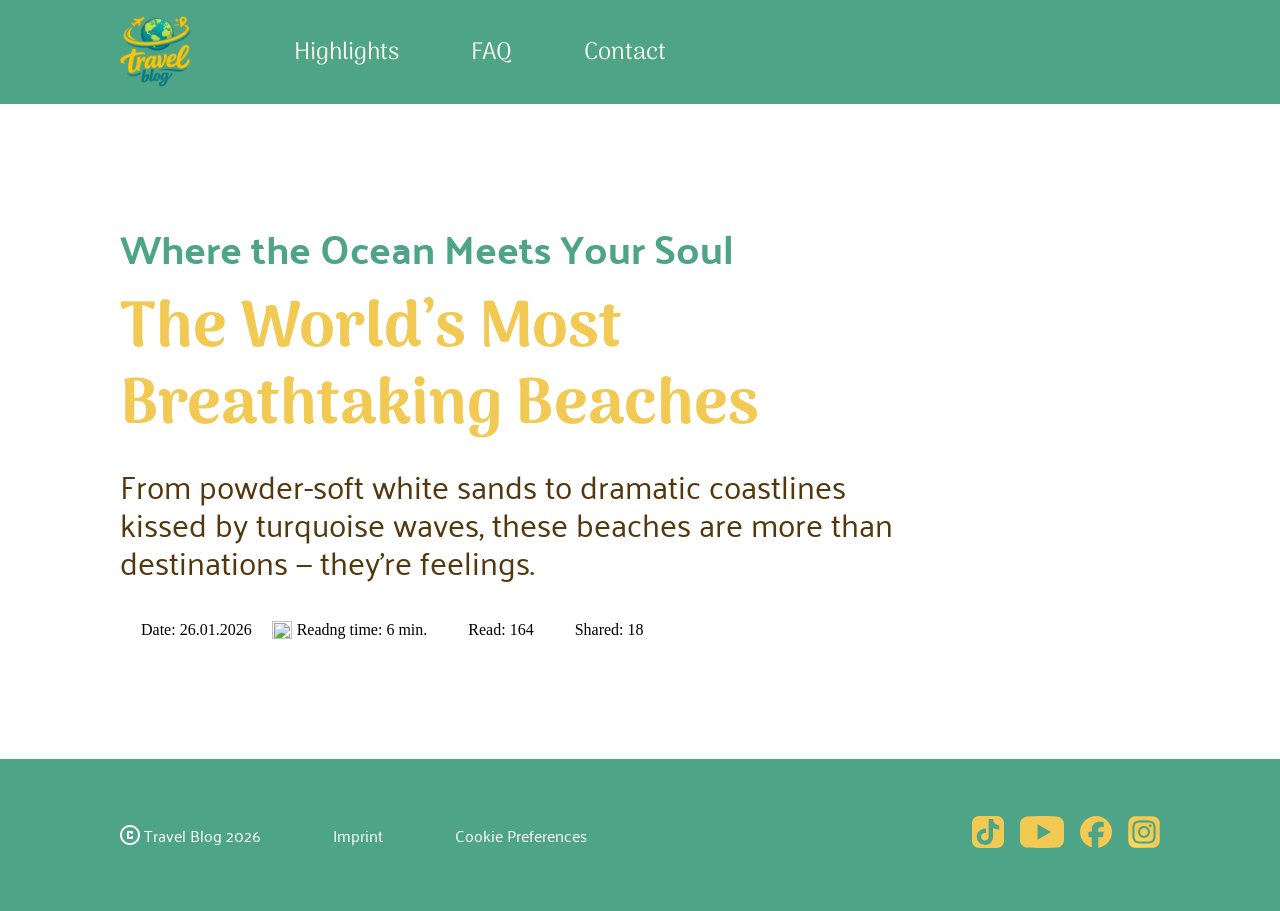
==== carousel.html @ 68f571fa "added new html and css file" ====
<!DOCTYPE html>
<html lang="en">

<head>
    <meta charset="UTF-8">
    <meta name="viewport" content="width=device-width, initial-scale=1.0">
    <title>Travel Blog</title>
    <link rel="shortcut icon" href="./assets/logos/travel-blog-logo.svg" type="image/x-icon" />
    <link rel="stylesheet" href="fonts.css" />
    <link rel="stylesheet" href="style.css" />
    <link rel="stylesheet" href="carousel.css"/>
</head>

<body>
    <header>
        <img src="./assets/logos/travel-blog-logo.svg" alt="travel-blog-logo" />
        <nav>
            <a href="./index.html">Highlights</a>
            <a href="./index.html">FAQ</a>
            <a href="./index.html">Contact</a>
        </nav>
    </header>

    <main>
            <section class="first-section">
                <article class="beach-headline">
                    <div class="text"><h2>Where the Ocean Meets Your Soul </h2>
                    <h1>The World’s Most Breathtaking Beaches</h1>
                    <p>From powder-soft white sands to dramatic coastlines kissed by turquoise waves, these beaches are
                        more than destinations — they’re feelings.</p></div>
                        <div class="statistics">
                            <div class="data date"><img src="./assets/logos/calendar_month.svg" alt=""><p>Date: 26.01.2026</p></div>
                            <div class="data reading-time"><img src="./assets/logos/eyeglasses_2.svg" alt=""><p>Readng time: 6 min.</p></div>
                            <div class="data read"><img src="./assets/logos/visibility.svg" alt=""><p>Read: 164</p></div>
                            <div class="data share"><img src="./assets/logos/share.svg" alt=""><p>Shared: 18</p></div>
                        </div>
                </article>
                <img src="./assets/images/Author info.png" alt="">
            </section>
        </main>


    <footer>
        <div class="right-side">
            <a class="copyright" href=""><img src="./assets/logos/copyright.svg" alt="copyright" />Travel Blog
                2026</a>
            <a href="">Imprint</a>
            <a href="">Cookie Preferences</a>
        </div>

        <div class="social-media">
            <a href="https://www.tiktok.com/" target="_blank"><img src="./assets/logos/Tiktok_icon.svg"
                    alt="tiktok" /></a>
            <a href="https://www.youtube.com/" target="_blank"><img src="./assets/logos/youtube.svg"
                    alt="youtube" /></a>
            <a href="https://www.facebook.com/" target="_blank"><img src="./assets/logos/facebook.svg"
                    alt="facebook" /></a>
            <a href="https://www.instagram.com/" target="_blank"><img src="./assets/logos/Instagram.svg"
                    alt="instagram" /></a>
        </div>
    </footer>

</body>

</html>
---- fonts.css ----
/* arima-regular - latin */
@font-face {
  font-display: swap; /* Check https://developer.mozilla.org/en-US/docs/Web/CSS/@font-face/font-display for other options. */
  font-family: 'Arima';
  font-style: normal;
  font-weight: 400;
  src: url('./assets/fonts/arima-v7-latin-regular.woff2') format('woff2'); /* Chrome 36+, Opera 23+, Firefox 39+, Safari 12+, iOS 10+ */
}
/* arima-700 - latin */
@font-face {
  font-display: swap; /* Check https://developer.mozilla.org/en-US/docs/Web/CSS/@font-face/font-display for other options. */
  font-family: 'Arima';
  font-style: normal;
  font-weight: 700;
  src: url('./assets/fonts/arima-v7-latin-700.woff2') format('woff2'); /* Chrome 36+, Opera 23+, Firefox 39+, Safari 12+, iOS 10+ */
}

/* palanquin-regular - latin */
@font-face {
  font-display: swap; /* Check https://developer.mozilla.org/en-US/docs/Web/CSS/@font-face/font-display for other options. */
  font-family: 'Palanquin';
  font-style: normal;
  font-weight: 400;
  src: url('./assets/fonts/palanquin-v17-latin-regular.woff2') format('woff2'); /* Chrome 36+, Opera 23+, Firefox 39+, Safari 12+, iOS 10+ */
}
/* palanquin-500 - latin */
@font-face {
  font-display: swap; /* Check https://developer.mozilla.org/en-US/docs/Web/CSS/@font-face/font-display for other options. */
  font-family: 'Palanquin';
  font-style: normal;
  font-weight: 500;
  src: url('./assets/fonts/palanquin-v17-latin-500.woff2') format('woff2'); /* Chrome 36+, Opera 23+, Firefox 39+, Safari 12+, iOS 10+ */
}
/* palanquin-700 - latin */
@font-face {
  font-display: swap; /* Check https://developer.mozilla.org/en-US/docs/Web/CSS/@font-face/font-display for other options. */
  font-family: 'Palanquin';
  font-style: normal;
  font-weight: 700;
  src: url('./assets/fonts/palanquin-v17-latin-700.woff2') format('woff2'); /* Chrome 36+, Opera 23+, Firefox 39+, Safari 12+, iOS 10+ */
}

/* palanquin-dark-regular - latin */
@font-face {
  font-display: swap; /* Check https://developer.mozilla.org/en-US/docs/Web/CSS/@font-face/font-display for other options. */
  font-family: 'Palanquin Dark';
  font-style: normal;
  font-weight: 400;
  src: url('./assets/fonts/palanquin-dark-v17-latin-regular.woff2') format('woff2'); /* Chrome 36+, Opera 23+, Firefox 39+, Safari 12+, iOS 10+ */
}
/* palanquin-dark-600 - latin */
@font-face {
  font-display: swap; /* Check https://developer.mozilla.org/en-US/docs/Web/CSS/@font-face/font-display for other options. */
  font-family: 'Palanquin Dark';
  font-style: normal;
  font-weight: 600;
  src: url('./assets/fonts/palanquin-dark-v17-latin-600.woff2') format('woff2'); /* Chrome 36+, Opera 23+, Firefox 39+, Safari 12+, iOS 10+ */
}
---- style.css ----
* {
    margin: 0;
    box-sizing: border-box;
    padding: 0px;
}

body {
    display: flex;
    flex-direction: column;

}

.landing{
   display: flex;
   justify-content: center;
   align-items: center;
   padding:0px max(120px, (50% - 720px)); ;

    img{
        width: 100%;
    }
}

header {
    padding: 16px max(120px, (50% - 720px));
    display: flex;
    justify-content: flex-start;
    align-items: center;
    gap: 102px;

    background-color: rgba(78, 164, 135, 1);

    img {
        height: 72px;
        width: 72px;

    }

    nav {
        display: flex;
        gap: 72px;

        a {
            text-decoration: none;
            color: rgba(248, 245, 235, 1);
            font-size: 1.5rem;
            font-family: 'Arima';
            font-size: 700;
        }

        a:hover {
            color: rgba(241, 201, 83, 1);
            ;
        }

    }
}

.faq {
    padding: 40px 20px 80px;
}

.faq h2 {
    display: flex;
    justify-content: center;
    align-items: center;
    gap: 8px;

    color: rgba(78, 164, 135, 1);
    font-size: 32px;

    margin-bottom: 30px;
}

.faq h2 img {
    width: 32px;
    height: 32px;
}

.faq-container {
    width: 100%;
    max-width: 1400px;
    margin: 0 auto;
}

.faq-item {
    width: 100%;
    background-color: #F1C953;
    border-radius: 8px;
    margin-bottom: 18px;
}

.faq-item summary {
    padding: 12px;
    font-weight: bold;
    cursor: pointer;
}

.faq-item p {
    padding: 0px 12px 15px 12px;
    margin: 0;
}

.contact {
    max-width: 980px;
    margin: 0 auto;
    padding: 40px 20px 80px;
}

.contact h2 {
    display: flex;
    justify-content: center;
    align-items: center;
    gap: 8px;

    margin: 0 0 10px;

    color: rgb(78, 164, 135);
    font-size: 32px;
}

.contact h2 img {
    width: 32px;
    height: 32px;
}

.contact-text {
    text-align: center;
    margin: 0 0 30px;
}

.contact-form {
    width: 100%;
}

.contact-row {
    display: flex;
    gap: 28px;
}

.input-box {
    display: flex;
    flex-direction: column;
    width: 100%;
}

.input-box label {
    margin-bottom: 20px;
}

.input-box input,
.input-box textarea {
    width: 100%;

    border: none;
    border-bottom: 1px solid #7c6245;
    outline: none;

    background: transparent;
}

.input-box input {
    height: 25px;
}

.message-box {
    margin-top: 35px;
}

.input-box textarea {
    height: 40px;
    resize: none;
}

.privacy {
    display: flex;
    justify-content: center;
    align-items: center;
    gap: 6px;

    margin-top: 15px;

    font-size: 10px;
}

.privacy span {
    color: #4caf8a;
}

.send-button {
    display: block;

    margin: 35px auto 0;
    padding: 5px 25px;

    background: white;
    border: 1px solid #aaa;
    border-radius: 20px;

    font-size: 16px;
    cursor: pointer;
}

.highlights {
    display: flex;
    flex-direction: column;
    justify-content: center;
    align-items: center;
    gap: 88px;
    padding: 120px max(120px, (50% - 720px));
}

.headline {
    display: flex;
    flex-direction: column;
    justify-content: center;
    align-items: center;
    gap: 24px;
    width: 980px;

    h2 {
        font-family: 'Arima';
        font-weight: 700;
        color: rgba(78, 164, 135, 1);
        font-size: 3.25rem;
        text-align: center;

        img {
            margin-right: 10px;
        }
    }

    p {
        font-family: 'Palanquin';
        font-weight: 500;
        font-size: 1.5rem;
        text-align: center;
    }
}




.container-card {
    position: relative;
    width: 1200px;
    height: 700px;

    display: flex;
    justify-content: flex-start;
    align-items: flex-end;

    overflow: hidden;

}

.container-card input {
    z-index: 2;
    margin: 5px;
    position: relative;
    left: 600px;
}

.cards {
    width: 200%;
    height: 100%;
    position: absolute;

    display: flex;

    transition: all 1s ease-in-out;
}

.card>img {
    height: 100%;
    border-top-right-radius: 100px;
    width: 100%;
}

.one {
    width: calc(100% / 2);
    display: flex;
    justify-content: center;
    align-items: center;
    position: relative;
    text-align: start;

}

.two {
    width: calc(100% / 2);
    display: flex;
    justify-content: center;
    align-items: center;
}

.container-card input[value="two"]:checked~.cards {
    transform: translateX(calc(-100% / 2));
}

.container-card input[value="one"]:checked~.cards {
    transform: translateX(0);
}

.info-one {
    display: flex;
    flex-direction: column;
    position: absolute;
    top: 54px;
    left: 38px;
    width: 870px;
    gap: 8px;
    background-color: rgba(255, 255, 255, 0.1);
    backdrop-filter: blur(10px);



    h3 {
        font-family: 'Palanquin Dark';
        font-weight: 600;
        font-size: 3rem;
        color: white;
        padding: 16px 24px 0px 24px;
    }

    p {
        font-family: 'Palanquin';
        font-weight: 400;
        font-size: 1.5rem;
        color: white;
        padding: 0px 24px 16px 24px;

    }

}

.info-two {
    display: flex;
    flex-direction: column;
    position: absolute;
    top: 54px;
    left: 1238px;
    width: 870px;
    gap: 8px;
    background-color: rgba(255, 255, 255, 0.1);
    backdrop-filter: blur(10px);

    h3 {
        font-family: 'Palanquin Dark';
        font-weight: 600;
        font-size: 3rem;
        color: white;
        padding: 16px 24px 0px 24px;
    }

    p {
        font-family: 'Palanquin';
        font-weight: 400;
        font-size: 1.5rem;
        color: white;
        padding: 0px 24px 16px 24px;

    }

}

footer {
    display: flex;
    justify-content: space-between;
    align-items: center;

    background-color: rgba(78, 164, 135, 1);
    padding: 16px max(120px, (50% - 720px));
    height: 152px;

    .right-side {
        display: flex;
        gap: 72px;
        font-family: 'Palanquin';
        font-size: 1rem;

        a {
            color: white;
            text-decoration: none;
        }

        a:hover {
            color: rgba(241, 201, 83, 1);
        }
    }

    .copyright {
        gap: 4px;
        display: flex;
        justify-content: center;
        align-items: center;
    }

    .social-media {
        display: flex;
        gap: 16px;
    }


}
---- carousel.css ----
main {
    display: flex;
    flex-direction: column;
    padding: 120px max(120px, (50% - 720px));
}

.first-section {
    display: flex;
    justify-content: space-between;

}

.first-section>img {
   width: 290px;;
}

.beach-headline {
    display: flex;
    flex-direction: column;
    gap: 40px;
    width: 900px;
}

.text {
    display: flex;
    flex-direction: column;
    gap: 20px;

    h2 {
        line-height: 120%;
        font-family: 'Palanquin';
        font-weight: 600;
        font-size: 2.5rem;
        color: rgba(78, 164, 135, 1);
    }

    h1 {
        line-height: 120%;
        font-family: 'Arima';
        font-weight: 700;
        font-size: 4rem;
        color: rgba(241, 201, 83, 1);
    }

    p {
        line-height: 120%;
        font-family: 'Palanquin';
        font-weight: 400;
        font-size: 2rem;
        color: rgba(84, 55, 13, 1);
    }

}

.statistics {
    display: flex;
    flex-direction: row;
    gap: 20px;
}

.data {
    display: flex;
    gap: 5px;
}

.data img {
    width: 16px;
    height: 18px;
}

.reading-time img {
    width: 20px;
    height: 18px;
}
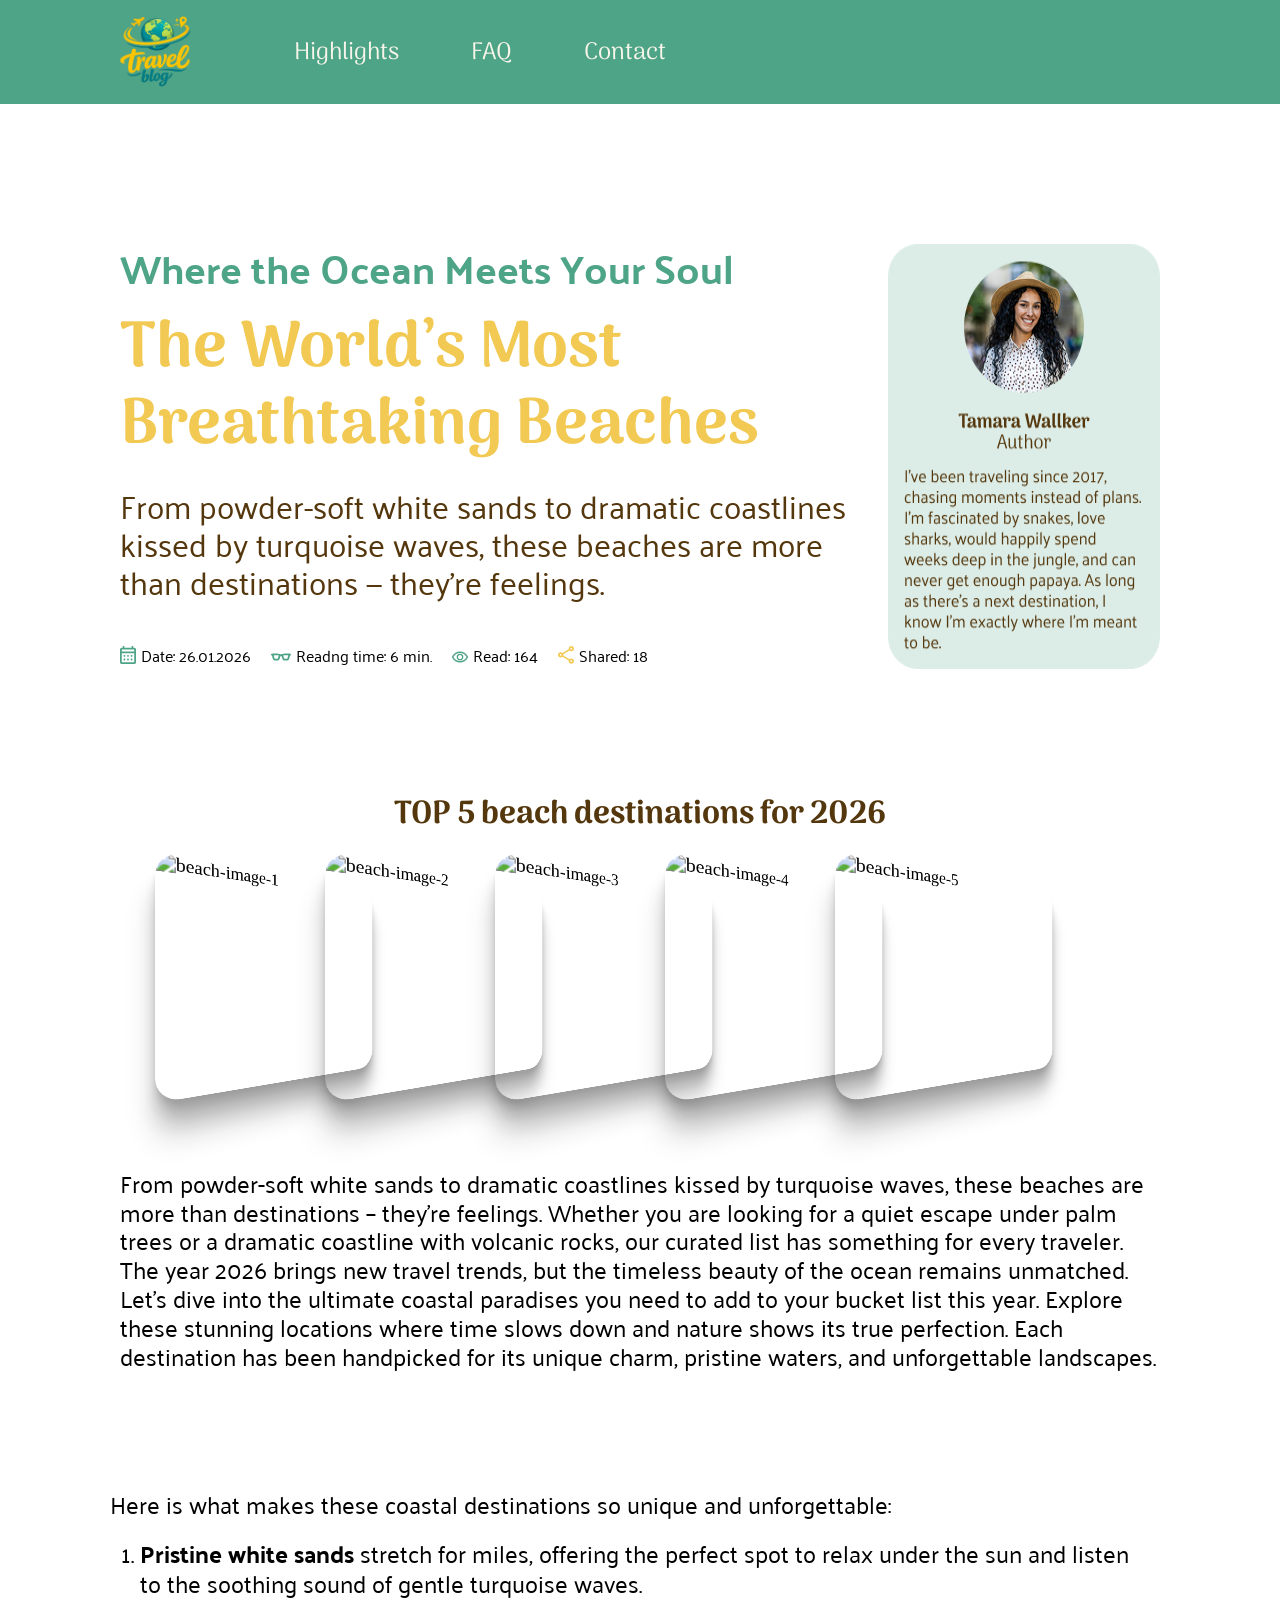
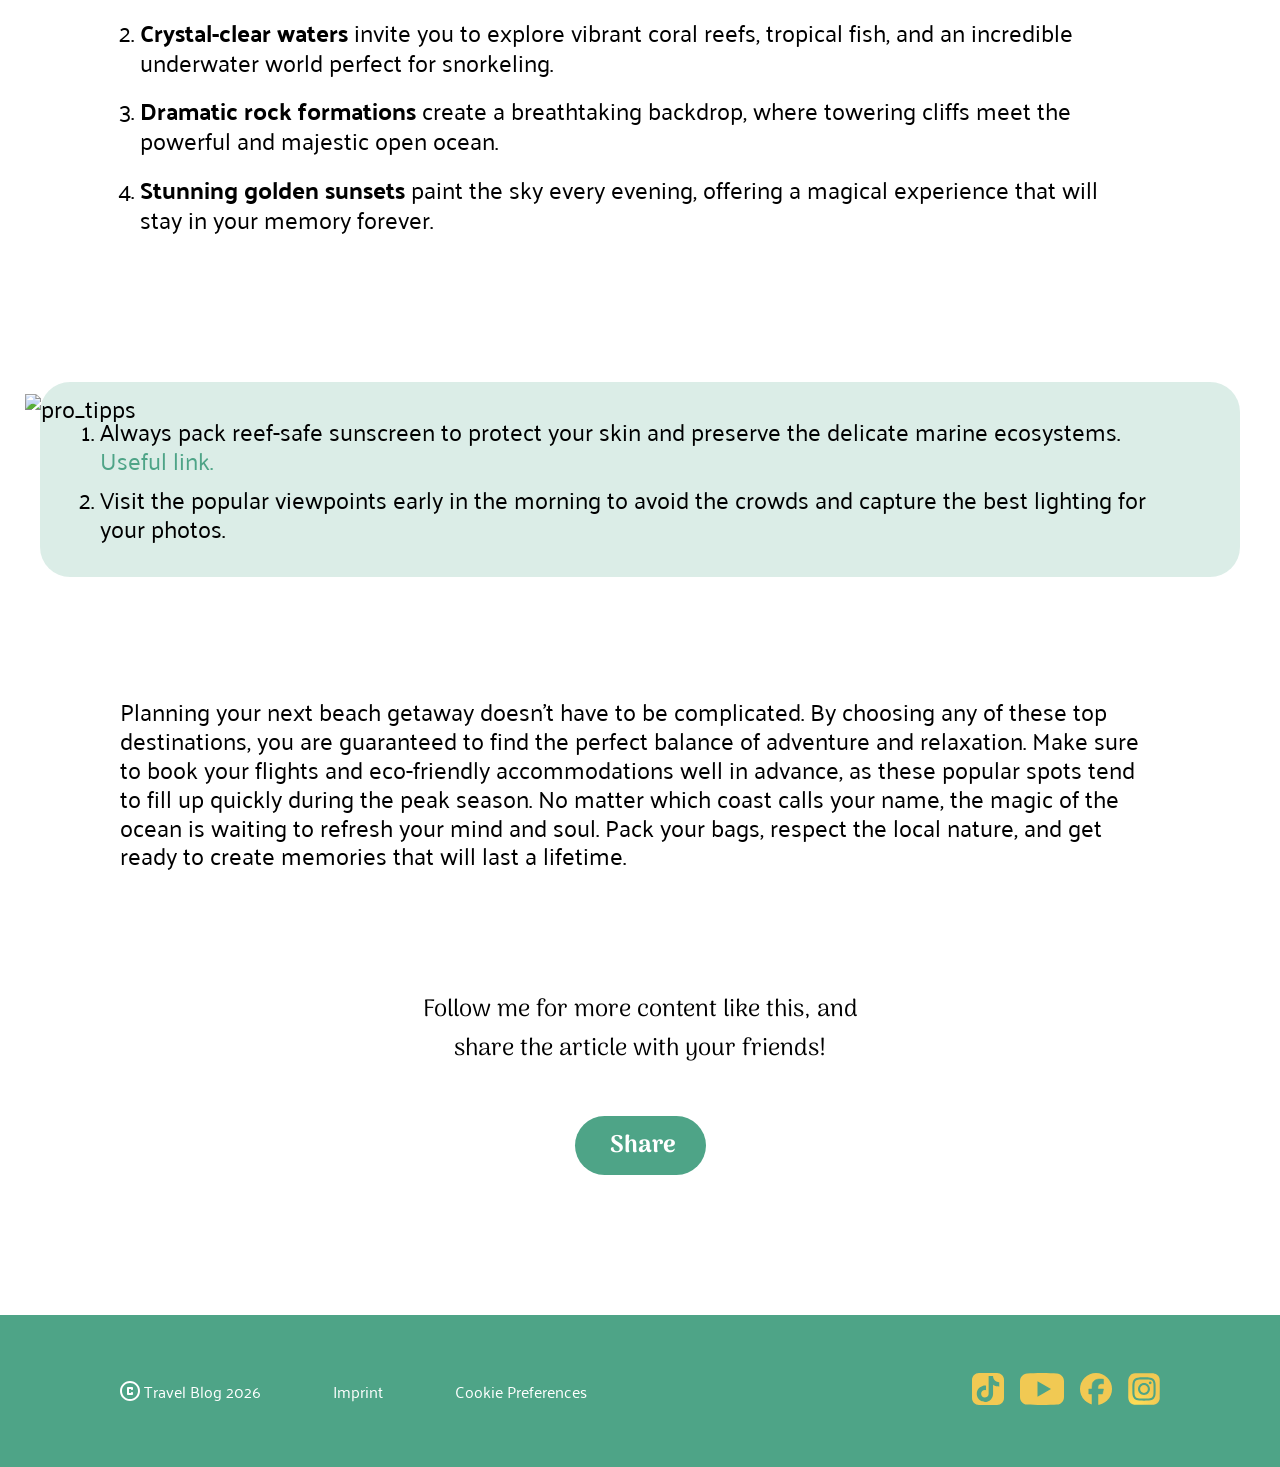
==== commit 22f1a399: "added and edited sections to the page" ====
--- a/carousel.html
+++ b/carousel.html
@@ -8,7 +8,7 @@
     <link rel="shortcut icon" href="./assets/logos/travel-blog-logo.svg" type="image/x-icon" />
     <link rel="stylesheet" href="fonts.css" />
     <link rel="stylesheet" href="style.css" />
-    <link rel="stylesheet" href="carousel.css"/>
+    <link rel="stylesheet" href="carousel.css" />
 </head>
 
 <body>
@@ -22,23 +22,105 @@
     </header>
 
     <main>
-            <section class="first-section">
-                <article class="beach-headline">
-                    <div class="text"><h2>Where the Ocean Meets Your Soul </h2>
+        <section class="first-section">
+            <article class="beach-headline">
+                <div class="text">
+                    <h2>Where the Ocean Meets Your Soul </h2>
                     <h1>The World’s Most Breathtaking Beaches</h1>
                     <p>From powder-soft white sands to dramatic coastlines kissed by turquoise waves, these beaches are
-                        more than destinations — they’re feelings.</p></div>
-                        <div class="statistics">
-                            <div class="data date"><img src="./assets/logos/calendar_month.svg" alt=""><p>Date: 26.01.2026</p></div>
-                            <div class="data reading-time"><img src="./assets/logos/eyeglasses_2.svg" alt=""><p>Readng time: 6 min.</p></div>
-                            <div class="data read"><img src="./assets/logos/visibility.svg" alt=""><p>Read: 164</p></div>
-                            <div class="data share"><img src="./assets/logos/share.svg" alt=""><p>Shared: 18</p></div>
-                        </div>
-                </article>
-                <img src="./assets/images/Author info.png" alt="">
-            </section>
-        </main>
+                        more than destinations — they’re feelings.</p>
+                </div>
+                <div class="statistics">
+                    <div class="data date"><img src="./assets/logos/calendar_month.svg" alt="">
+                        <p>Date: 26.01.2026</p>
+                    </div>
+                    <div class="data reading-time"><img src="./assets/logos/eyeglasses_2.svg" alt="">
+                        <p>Readng time: 6 min.</p>
+                    </div>
+                    <div class="data read"><img src="./assets/logos/visibility.svg" alt="">
+                        <p>Read: 164</p>
+                    </div>
+                    <div class="data share"><img src="./assets/logos/share.svg" alt="">
+                        <p>Shared: 18</p>
+                    </div>
+                </div>
+            </article>
+            <img src="./assets/images/Author info.png" alt="">
+        </section>
 
+        <section class="slider">
+            <h2>TOP 5 beach destinations for 2026</h2>
+            <div class="slider-container">
+                <img class="beach one" src="./assets/images/beaches images/beach1.jpg" alt="beach-image-1">
+                <img class="beach two"src="./assets/images/beaches images/beach2.jpg" alt="beach-image-2">
+                <img class="beach three"src="./assets/images/beaches images/beach3.jpg" alt="beach-image-3">
+                <img class="beach four"src="./assets/images/beaches images/beach4.jpg" alt="beach-image-4">
+                <img class="beach five"src="./assets/images/beaches images/beach5.jpg" alt="beach-image-5">
+            </div>
+        </section>
+
+        <section class="introduction">
+            <p>From powder-soft white sands to dramatic coastlines kissed by turquoise waves, these beaches are more
+                than destinations – they're feelings. Whether you are looking for a quiet escape under palm trees or a
+                dramatic coastline with volcanic rocks, our curated list has something for every traveler. The year 2026
+                brings new travel trends, but the timeless beauty of the ocean remains unmatched. Let's dive into the
+                ultimate coastal paradises you need to add to your bucket list this year. Explore these stunning
+                locations where time slows down and nature shows its true perfection. Each destination has been
+                handpicked for its unique charm, pristine waters, and unforgettable landscapes.</p>
+        </section>
+
+        <section class="reasons">
+            <article>
+                <p>Here is what makes these coastal destinations so unique and unforgettable:</p>
+                <ol class="list">
+                    <li><strong>Pristine white sands</strong> stretch for miles, offering the perfect spot to relax
+                        under the sun and
+                        listen to the soothing sound of gentle turquoise waves.</li>
+                    <li><strong>Crystal-clear waters</strong> invite you to explore vibrant coral reefs, tropical fish,
+                        and an incredible
+                        underwater world perfect for snorkeling.</li>
+                    <li><strong>Dramatic rock formations</strong> create a breathtaking backdrop, where towering cliffs
+                        meet the powerful
+                        and majestic open ocean.</li>
+                    <li><strong>Stunning golden sunsets</strong> paint the sky every evening, offering a magical
+                        experience that will
+                        stay in your memory forever.</li>
+                </ol>
+            </article>
+
+        </section>
+
+        <section class="pro-tipps">
+            <img src="./assets/images/Frame 436.png" alt="pro_tipps">
+            <article class="tipps">
+                <ol>
+                    <li>Always pack reef-safe sunscreen to protect your skin and preserve the delicate marine
+                        ecosystems. <a href="https://www.amazon.com/sun-cream/s?k=sun+cream" target="_blank">Useful
+                            link.</a></li>
+                    <li>Visit the popular viewpoints early in the morning to avoid the crowds and capture the best
+                        lighting for your photos.</li>
+                </ol>
+
+            </article>
+        </section>
+
+        <section class="closing-text">
+            <p>Planning your next beach getaway doesn't have to be complicated. By choosing any of these top
+                destinations, you are guaranteed to find the perfect balance of adventure and relaxation. Make sure to
+                book your flights and eco-friendly accommodations well in advance, as these popular spots tend to fill
+                up quickly during the peak season. No matter which coast calls your name, the magic of the ocean is
+                waiting to refresh your mind and soul. Pack your bags, respect the local nature, and get ready to create
+                memories that will last a lifetime.</p>
+        </section>
+
+        <section class="follow">
+            <p>Follow me for more content like this, and share the article with your friends!</p>
+            <a href="https://www.instagram.com/" target="_blank"><img src="./assets/images/share.svg" alt="">Share</a>
+            <img class="vector" src="./assets/images/Vector 12.svg" alt="">
+        </section>
+
+
+    </main>
 
     <footer>
         <div class="right-side">
--- a/style.css
+++ b/style.css
@@ -7,18 +7,7 @@
 body {
     display: flex;
     flex-direction: column;
-
-}
-
-.landing{
-   display: flex;
-   justify-content: center;
-   align-items: center;
-   padding:0px max(120px, (50% - 720px)); ;
-
-    img{
-        width: 100%;
-    }
+    gap: 20px;
 }
 
 header {
@@ -56,149 +45,15 @@
     }
 }
 
-.faq {
-    padding: 40px 20px 80px;
-}
-
-.faq h2 {
-    display: flex;
-    justify-content: center;
-    align-items: center;
-    gap: 8px;
-
-    color: rgba(78, 164, 135, 1);
-    font-size: 32px;
-
-    margin-bottom: 30px;
-}
-
-.faq h2 img {
-    width: 32px;
-    height: 32px;
-}
-
-.faq-container {
-    width: 100%;
-    max-width: 1400px;
-    margin: 0 auto;
-}
-
-.faq-item {
-    width: 100%;
-    background-color: #F1C953;
-    border-radius: 8px;
-    margin-bottom: 18px;
-}
-
-.faq-item summary {
-    padding: 12px;
-    font-weight: bold;
-    cursor: pointer;
-}
-
-.faq-item p {
-    padding: 0px 12px 15px 12px;
-    margin: 0;
-}
-
-.contact {
-    max-width: 980px;
-    margin: 0 auto;
-    padding: 40px 20px 80px;
-}
-
-.contact h2 {
-    display: flex;
-    justify-content: center;
-    align-items: center;
-    gap: 8px;
-
-    margin: 0 0 10px;
-
-    color: rgb(78, 164, 135);
-    font-size: 32px;
-}
-
-.contact h2 img {
-    width: 32px;
-    height: 32px;
-}
-
-.contact-text {
-    text-align: center;
-    margin: 0 0 30px;
-}
-
-.contact-form {
-    width: 100%;
-}
-
-.contact-row {
-    display: flex;
-    gap: 28px;
-}
-
-.input-box {
-    display: flex;
-    flex-direction: column;
-    width: 100%;
-}
-
-.input-box label {
-    margin-bottom: 20px;
-}
-
-.input-box input,
-.input-box textarea {
-    width: 100%;
-
-    border: none;
-    border-bottom: 1px solid #7c6245;
-    outline: none;
-
-    background: transparent;
-}
-
-.input-box input {
-    height: 25px;
-}
-
-.message-box {
-    margin-top: 35px;
-}
-
-.input-box textarea {
-    height: 40px;
-    resize: none;
-}
-
-.privacy {
-    display: flex;
-    justify-content: center;
-    align-items: center;
-    gap: 6px;
-
-    margin-top: 15px;
-
-    font-size: 10px;
-}
-
-.privacy span {
-    color: #4caf8a;
-}
-
-.send-button {
-    display: block;
-
-    margin: 35px auto 0;
-    padding: 5px 25px;
-
-    background: white;
-    border: 1px solid #aaa;
-    border-radius: 20px;
-
-    font-size: 16px;
-    cursor: pointer;
+.landing {
+    display: flex;
+    justify-content: center;
+    align-items: center;
+    padding: 0px max(120px, (50%-720px));
+
+    img {
+        width: 100%;
+    }
 }
 
 .highlights {
@@ -206,8 +61,7 @@
     flex-direction: column;
     justify-content: center;
     align-items: center;
-    gap: 88px;
-    padding: 120px max(120px, (50% - 720px));
+    gap: 88px
 }
 
 .headline {
@@ -364,6 +218,155 @@
 
 }
 
+.faq {
+    padding: 40px 20px 80px;
+}
+
+.faq h2 {
+    display: flex;
+    font-family:'Arima';
+    justify-content: center;
+    align-items: center;
+    gap: 8px;
+
+    color: rgba(78, 164, 135, 1);
+    font-size: 3.25rem;
+
+    margin-bottom: 30px;
+}
+
+.faq h2 img {
+    width: 32px;
+    height: 32px;
+}
+
+.faq-container {
+    width: 100%;
+    max-width: 1400px;
+    margin: 0 auto;
+}
+
+.faq-item {
+    width: 100%;
+    background-color: #F1C953;
+    border-radius: 8px;
+    margin-bottom: 18px;
+}
+
+.faq-item summary {
+    padding: 12px;
+    font-weight: bold;
+    cursor: pointer;
+}
+
+.faq-item p {
+    padding: 0px 12px 15px 12px;
+    margin: 0;
+}
+
+.contact {
+    max-width: 980px;
+    margin: 0 auto;
+    padding: 40px 20px 80px;
+}
+
+.contact h2 {
+    display: flex;
+    font-family: 'Arima';
+    justify-content: center;
+    align-items: center;
+    gap: 8px;
+
+    margin: 0 0 10px;
+
+    color: rgb(78, 164, 135);
+    font-size: 3.25rem;
+}
+
+.contact h2 img {
+    width: 32px;
+    height: 32px;
+}
+
+.contact-text {
+    text-align: center;
+    margin: 0 0 30px;
+}
+
+.contact-form {
+    width: 100%;
+}
+
+.contact-row {
+    display: flex;
+    gap: 28px;
+}
+
+.input-box {
+    display: flex;
+    flex-direction: column;
+    width: 100%;
+}
+
+.input-box label {
+    margin-bottom: 20px;
+}
+
+.input-box input,
+.input-box textarea {
+    width: 100%;
+
+    border: none;
+    border-bottom: 1px solid #7c6245;
+    outline: none;
+
+    background: transparent;
+}
+
+.input-box input {
+    height: 25px;
+}
+
+.message-box {
+    margin-top: 35px;
+}
+
+.input-box textarea {
+    height: 40px;
+    resize: none;
+}
+
+.privacy {
+    display: flex;
+    justify-content: center;
+    align-items: center;
+    gap: 6px;
+
+    margin-top: 15px;
+
+    font-family: 'Palanquin';
+    font-weight: 500;
+    font-size: 1.5rem;
+}
+
+.privacy span {
+    color: #4caf8a;
+}
+
+.send-button {
+    display: block;
+
+    margin: 35px auto 0;
+    padding: 5px 25px;
+
+    background: white;
+    border: 1px solid #aaa;
+    border-radius: 20px;
+
+    font-size: 1rem;
+    cursor: pointer;
+}
+
 footer {
     display: flex;
     justify-content: space-between;
@@ -400,6 +403,250 @@
         display: flex;
         gap: 16px;
     }
-
-
-}+}
+
+.video-section {
+    display: flex;
+    align-items: flex-start;
+    justify-content: center;
+
+    width: 100%;
+    padding-top: 80px;
+    padding-left: 140px;
+    padding-right: 40px;
+
+    gap: 20px;
+}
+
+.video-text {
+    width: 900px;
+    display: flex;
+    flex-direction: column;
+}
+
+.video-text h3 {
+    margin: 0 0 8px 0;
+    font-family: 'Palanquin';
+    font-size: 2.5rem;
+    line-height: 1.1;
+
+    color: rgb(79, 169, 143);
+}
+
+.video-text h1 {
+    margin: 0 0 20px 0;
+    font-family: 'Arima';
+    font-size: 4rem;
+    line-height: 1.1;
+    color: rgb(244, 197, 72);
+}
+
+.video-text p {
+    margin: 0;
+
+    font-size: 1.75rem;
+    line-height: 1.1;
+
+    color: rgb(77, 47, 18);
+}
+
+.author-card {
+    width: 320px;
+    min-width: 320px;
+}
+
+.author-card img {
+    width: 100%;
+    height: auto;
+    display: block;
+    margin-left: 20px;
+}
+
+.blog-info {
+    display: flex;
+    align-items: center;
+    gap: 24px;
+    margin-top: 28px;
+}
+
+.info-item {
+    display: flex;
+    align-items: center;
+    gap: 5px;
+    font-size: 0.75rem;
+    color: rgb(75, 57, 44);
+    white-space: nowrap;
+}
+
+.info-item img {
+    width: 16px;
+    height: 16px;
+    object-fit: contain;
+}
+
+.travel-video {
+    width: 1150px;
+    margin: 70px auto 0;
+
+    display: flex;
+    flex-direction: column;
+    align-items: center;
+}
+
+.travel-video p {
+    width: 700px;
+    font-family: 'Palanquin';
+    font-weight: 400;
+    line-height: 1.2;
+    max-width: 100%;
+    min-width: 700px;
+    margin: 0 0 40px 0;
+    font-size: 1.5rem;
+}
+
+.video-container {
+    width: 650px;
+    max-width: 100%;
+    margin: 0 auto;
+}
+
+.video-container video {
+    width: 100%;
+    height: 360px;
+    object-fit: cover;
+    border-radius: 35px;
+    display: block;
+}
+
+.travel-tips {
+    font-family: 'Palanquin';
+    line-height: 1.2;
+    max-width: 1250px;
+    margin: 80px auto 0;
+}
+
+.tips-content {
+    max-width: 1000px;
+    margin: 0 auto;
+}
+
+.tips-content > p {
+    font-size: 1.5rem;
+    font-weight: 400;
+    line-height: 1.2;
+    margin-bottom: 25px;
+}
+
+.tips-content ul {
+    margin: 20px 0 30px 30px;
+}
+
+.tips-content li {
+    font-size: 1.5rem;
+    font-weight: 400;
+    line-height: 1.2;
+}
+
+.pro-tips {
+    position: relative;
+
+    background-color: rgb(220, 238, 232);
+    border-radius: 20px;
+
+    padding: 30px 40px 20px;
+    margin: 70px auto 0;
+
+    width: 900px;
+    max-width: 100%;
+}
+
+.pro-tips h3 {
+    position: absolute;
+    font-family: 'Palanquin';
+    font-weight: 700;
+    font-style: bold;
+    top: -18px;
+    left: -15px;
+
+    display: flex;
+    align-items: center;
+    gap: 5px;
+
+    background-color: rgb(79, 168, 142);
+    color: rgb(255, 200, 61);
+
+    padding: 5px 9px;
+    border-radius: 10px;
+
+    font-size: 1.75rem;
+    font-weight: 500;
+
+    transform: rotate(-7deg);
+
+    margin: 0;
+}
+
+.pro-tips h3 img {
+    width: 28px;
+    height: 28px;
+    object-fit: contain;
+}
+
+.pro-tips ol {
+    margin-left: 25px;
+    font-family: 'Palanquin';
+}
+
+.pro-tips li {
+    margin-bottom: 8px;
+    font-size: 1.5rem;
+    font-weight: 400;
+    line-height: 1.2;
+}
+
+.pro-tips strong {
+    color: rgba(78, 164, 135, 1);
+}
+
+.share-area {
+    margin-top: 70px;
+    text-align: center;
+}
+
+.share-area p {
+    margin-bottom: 5px;
+}
+
+.share-bottom {
+    display: flex;
+    justify-content: center;
+    align-items: flex-end;
+    gap: 15px;
+}
+
+.share-arrow {
+    width: 65px;
+    height: auto;
+}
+
+.share-button {
+    display: flex;
+    align-items: center;
+    gap: 5px;
+
+    background-color: #4fa88e;
+    color: #ffc83d;
+
+    border: none;
+    border-radius: 20px;
+    padding: 6px 15px;
+}
+
+.share-button img {
+    width: 18px;
+    height: 18px;
+}
+
+.share-area button:hover {
+    transform: scale(1.05);
+}
--- a/carousel.css
+++ b/carousel.css
@@ -2,6 +2,7 @@
     display: flex;
     flex-direction: column;
     padding: 120px max(120px, (50% - 720px));
+    gap: 120px;
 }
 
 .first-section {
@@ -11,7 +12,8 @@
 }
 
 .first-section>img {
-   width: 290px;;
+    width: 290px;
+    ;
 }
 
 .beach-headline {
@@ -61,6 +63,10 @@
 .data {
     display: flex;
     gap: 5px;
+    font-family: 'Palanquin';
+    font-weight: 400;
+    font-size: 1rem;
+    align-items: center;
 }
 
 .data img {
@@ -69,6 +75,226 @@
 }
 
 .reading-time img {
+    position: relative;
+    top: 2px;
     width: 20px;
     height: 18px;
+
+}
+
+.read img {
+    position: relative;
+    top: 2px;
+}
+
+.slider {
+    display: flex;
+    flex-direction: column;
+    align-items: center;
+    justify-content: center;
+    gap: 64px;
+
+    h2 {
+        font-family: 'Arima';
+        font-weight: 600;
+        font-size: 2rem;
+        color: rgba(84, 55, 13, 1);
+
+    }
+}
+
+
+
+.slider-container {
+    display: flex;
+    justify-content: center;
+
+
+    img {
+        z-index: 1;
+        margin: -30px;
+        border-radius: 20px;
+        width: 230px;
+        height: calc(0.6*340px);
+        box-shadow: 0px 1px 1px rgba(3, 7, 18, 0.02),
+            0px 4px 3px rgba(3, 7, 18, 0.05),
+            0px 8px 6px rgba(3, 7, 18, 0.07),
+            0px 14px 11px rgba(3, 7, 18, 0.09),
+            0px 22px 17px rgba(3, 7, 18, 0.12),
+            0px 32px 24px rgba(3, 7, 18, 0.14);
+
+
+        transform: perspective(350px) rotateY(30deg) translateX(-20px);
+        transform-origin: 50% 50%;
+
+        transition: transform 300ms ease-in-out, z-index 90ms ease-in-out;
+        
+
+
+    }
+
+}
+
+.slider-container>img:hover {
+    z-index: 5;
+    transform: perspective(350px) rotateY(0deg) translateX(-30px) scaleX(1.9) scaleY(1.6);
+}
+
+.slider-container>img:hover~.beach{
+    transform: perspective(350px) rotateY(-30deg) translateX(50px);
+}
+
+.slider-container>img:hover~.three{
+    z-index: 3;
+    transform: perspective(350px) rotateY(-30deg) translateX(30px);
+}
+.slider-container>img:hover~.four{
+    z-index: 2;
+    transform: perspective(350px) rotateY(-30deg) translateX(30px);
+}
+.slider-container>img:hover~.five{
+    z-index: 1;
+    transform: perspective(350px) rotateY(-30deg) translateX(30px);
+}
+.slider-container>img:hover+.beach {
+    z-index: 4;
+    transform: perspective(350px) rotateY(-30deg) translateX(50px);
+}
+
+
+.introduction {
+    font-size: 1.5rem;
+    font-family: 'Palanquin';
+    font-weight: 400;
+    line-height: 120%;
+}
+
+.reasons {
+    display: flex;
+    flex-direction: column;
+    font-size: 1.5rem;
+    font-family: 'Palanquin';
+    font-weight: 400;
+    line-height: 120%;
+    width: 100%;
+    align-items: center;
+
+
+    article {
+        width: 1000px;
+        display: flex;
+        flex-direction: column;
+        gap: 20px;
+
+        p {
+            position: relative;
+            right: 30px;
+        }
+
+        ol {
+            display: flex;
+            flex-direction: column;
+            gap: 20px;
+        }
+
+    }
+
+}
+
+.pro-tipps {
+    display: flex;
+    flex-direction: column;
+    justify-content: center;
+    align-items: center;
+    font-size: 1.5rem;
+    font-family: 'Palanquin';
+    font-weight: 400;
+    line-height: 120%;
+    border-radius: 30px;
+    width: 100%;
+
+    img {
+        position: relative;
+        right: 560px;
+        top: 40px;
+    }
+
+
+}
+
+
+.tipps {
+    display: flex;
+    flex-direction: column;
+    align-items: center;
+    justify-content: center;
+    width: 1200px;
+    height: 195px;
+    background-color: rgba(78, 164, 135, 0.2);
+    border-radius: 30px;
+
+    ol {
+        display: flex;
+        flex-direction: column;
+        align-items: center;
+        justify-content: center;
+        gap: 10px;
+        width: 1080px;
+
+        a {
+            color: rgba(78, 164, 135, 1);
+            text-decoration: none;
+        }
+
+    }
+
+}
+
+.closing-text {
+    font-size: 1.5rem;
+    font-family: 'Palanquin';
+    font-weight: 400;
+    line-height: 120%;
+
+}
+
+.follow {
+    position: relative;
+    display: flex;
+    flex-direction: column;
+    font-family: 'Arima';
+    align-items: center;
+    font-weight: 500;
+    font-size: 1.5rem;
+    gap: 48px;
+
+    p {
+        width: 490px;
+        text-align: center;
+    }
+
+    a {
+        display: flex;
+        justify-content: center;
+        gap: 5px;
+        color: white;
+        text-decoration: none;
+        font-family: 'Arima';
+        font-weight: 700;
+        font-size: 1.5rem;
+        border-radius: 40px;
+        background-color: rgba(78, 164, 135, 1);
+        padding: 10px 30px;
+    }
+
+    a:hover {
+        color: rgba(241, 201, 83, 1);
+        ;
+    }
+}
+
+.vector {
+    position: absolute;
+    left: 490px;
+    top: 60px;
 }
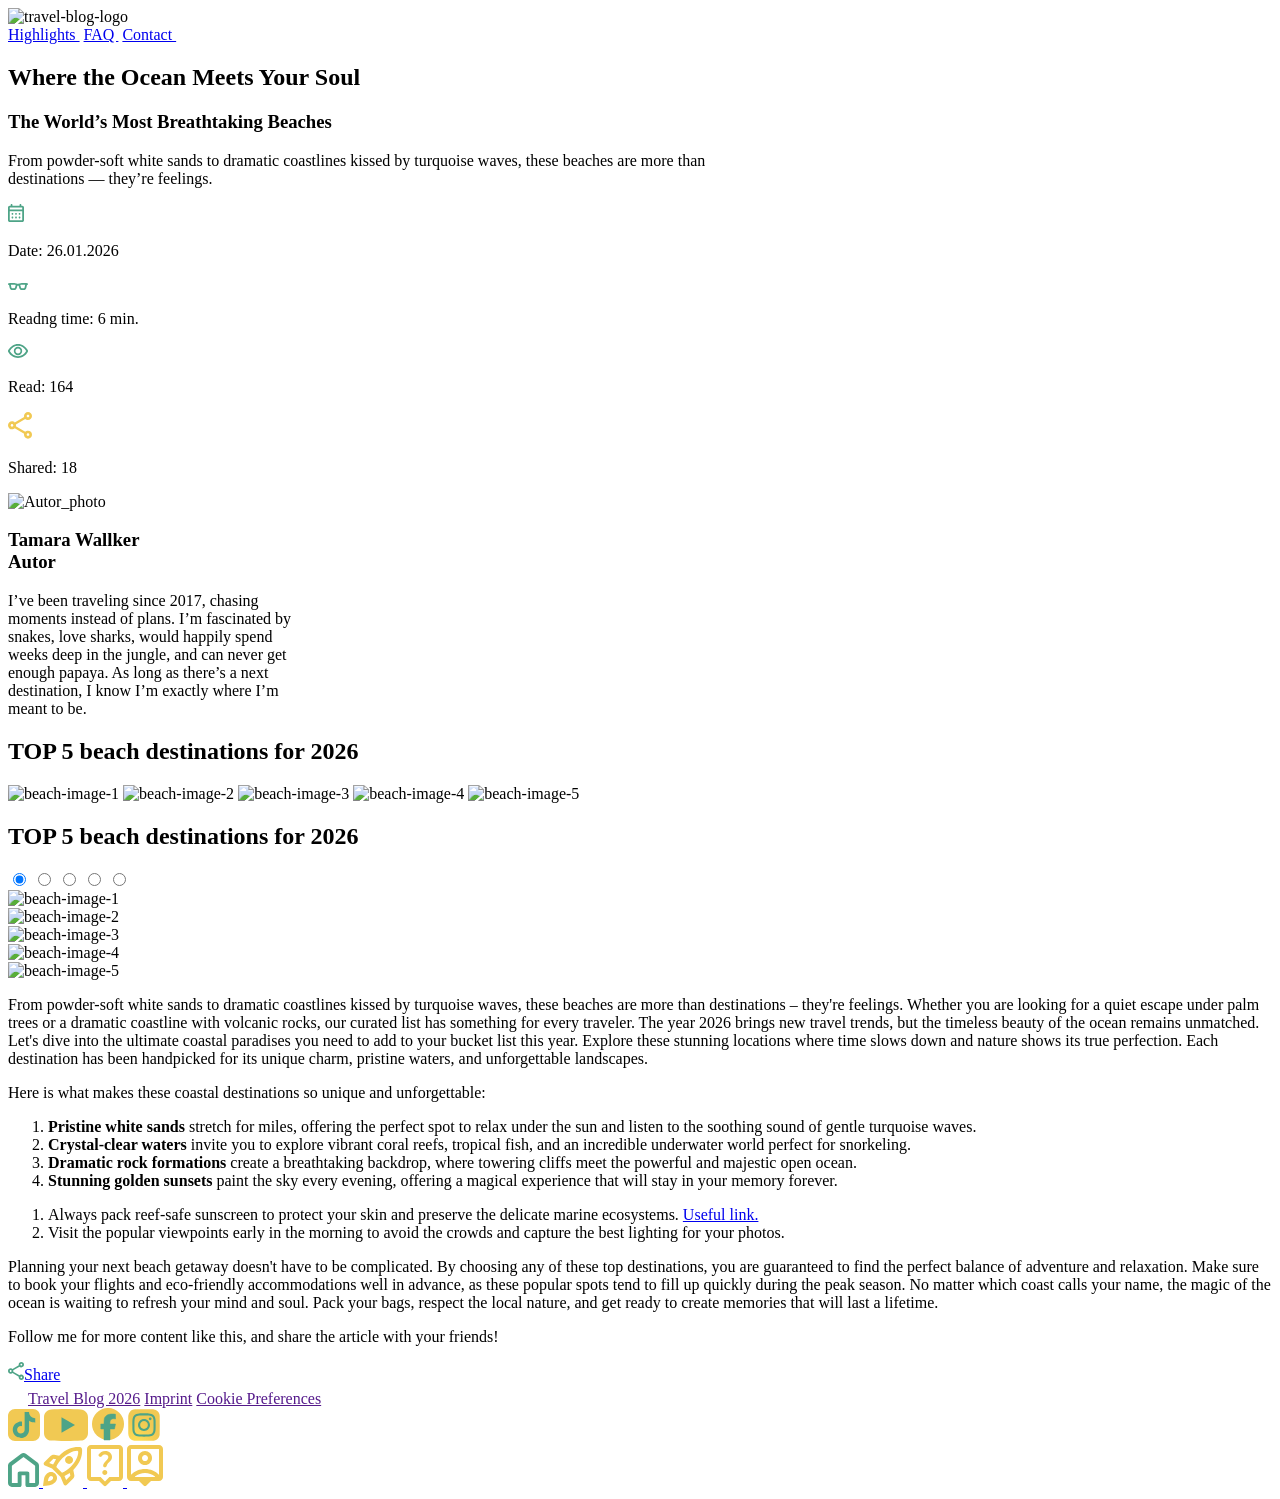
==== commit 2ec33cf9: "style1.css added carousel.html added style.css edited" ====
--- a/carousel.html
+++ b/carousel.html
@@ -4,22 +4,24 @@
 <head>
     <meta charset="UTF-8">
     <meta name="viewport" content="width=device-width, initial-scale=1.0">
-    <title>Travel Blog</title>
-    <link rel="shortcut icon" href="./assets/logos/travel-blog-logo.svg" type="image/x-icon" />
+    <title>Travel Blog | Beaches</title>
+    <link rel="shortcut icon" href="./assets/logos/travel-blog-logo1.svg" type="image/x-icon" />
+    <link rel="stylesheet" href="carousel.css" />
+    <link rel="stylesheet" href="media-quiry-carousel.css">
     <link rel="stylesheet" href="fonts.css" />
-    <link rel="stylesheet" href="style.css" />
-    <link rel="stylesheet" href="carousel.css" />
+    <link rel="stylesheet" href="media-quiry-index.css" />
 </head>
 
 <body>
     <header>
-        <img src="./assets/logos/travel-blog-logo.svg" alt="travel-blog-logo" />
-        <nav>
-            <a href="./index.html">Highlights</a>
-            <a href="./index.html">FAQ</a>
-            <a href="./index.html">Contact</a>
-        </nav>
-    </header>
+    <img src="./assets/logos/travel-blog-logo1.svg" alt="travel-blog-logo" />
+    <nav>
+      <a class="highlights-nav" href="index.html">Highlights <img src="./assets/logos/hover_underline_highlights.svg"
+          alt=""></a>
+      <a class="faq-nav" href="index.html">FAQ <img src="./assets/logos/hever_underline_FAQ.svg" alt=""></a>
+      <a class="contact-nav" href="index.html">Contact <img src="./assets/logos/hover_underline_contact.svg" alt=""></a>
+    </nav>
+  </header>
 
     <main>
         <section class="first-section">
@@ -40,22 +42,59 @@
                     <div class="data read"><img src="./assets/logos/visibility.svg" alt="">
                         <p>Read: 164</p>
                     </div>
-                    <div class="data share"><img src="./assets/logos/share.svg" alt="">
+                    <div class="data share"><img src="./assets/images/share.svg" alt="">
                         <p>Shared: 18</p>
                     </div>
                 </div>
             </article>
-            <img src="./assets/images/Author info.png" alt="">
-        </section>
-
-        <section class="slider">
+            <div class="autor-info">
+                <img src="./assets/images/Ellipse 21.png" alt="Autor_photo">
+                <h3><strong>Tamara Wallker</strong><br><span>Autor</span></h3>
+                <p>I’ve been traveling since 2017, chasing moments instead of plans.
+                    I’m fascinated by snakes, love sharks, would happily spend weeks deep in the jungle, and can never
+                    get enough papaya. As long as there’s a next destination, I know I’m exactly where I’m meant to be.
+                </p>
+            </div>
+        </section>
+
+        <section class="slider-big">
             <h2>TOP 5 beach destinations for 2026</h2>
-            <div class="slider-container">
+            <div class="slider-container-big">
                 <img class="beach one" src="./assets/images/beaches images/beach1.jpg" alt="beach-image-1">
-                <img class="beach two"src="./assets/images/beaches images/beach2.jpg" alt="beach-image-2">
-                <img class="beach three"src="./assets/images/beaches images/beach3.jpg" alt="beach-image-3">
-                <img class="beach four"src="./assets/images/beaches images/beach4.jpg" alt="beach-image-4">
-                <img class="beach five"src="./assets/images/beaches images/beach5.jpg" alt="beach-image-5">
+                <img class="beach two" src="./assets/images/beaches images/beach2.jpg" alt="beach-image-2">
+                <img class="beach three" src="./assets/images/beaches images/beach3.jpg" alt="beach-image-3">
+                <img class="beach four" src="./assets/images/beaches images/beach4.jpg" alt="beach-image-4">
+                <img class="beach five" src="./assets/images/beaches images/beach5.jpg" alt="beach-image-5">
+            </div>
+        </section>
+        <section class="carousel-headline">
+            <h2>TOP 5 beach destinations for 2026</h2>
+            <div class="carousel-container-card">
+                <input type="radio" name="slider" value="one" checked>
+                <input type="radio" name="slider" value="two">
+                <input type="radio" name="slider" value="three">
+                <input type="radio" name="slider" value="four">
+                <input type="radio" name="slider" value="five">
+
+                <div class="carousel-cards">
+                    <div class="carousel-card carousel-one">
+                        <img src="./assets/images/beaches images/beach1.jpg" alt="beach-image-1">
+                    </div>
+
+                    <div class="carousel-card carousel-two">
+                        <img src="./assets/images/beaches images/beach2.jpg" alt="beach-image-2">
+                    </div>
+                    <div class="carousel-card carousel-three">
+                        <img src="./assets/images/beaches images/beach3.jpg" alt="beach-image-3">
+                    </div>
+                    <div class="carousel-card carousel-four">
+                        <img src="./assets/images/beaches images/beach4.jpg" alt="beach-image-4">
+                    </div>
+                    <div class="carousel-card carousel-five">
+                        <img src="./assets/images/beaches images/beach5.jpg" alt="beach-image-5">
+                    </div>
+                </div>
+
             </div>
         </section>
 
@@ -115,8 +154,8 @@
 
         <section class="follow">
             <p>Follow me for more content like this, and share the article with your friends!</p>
-            <a href="https://www.instagram.com/" target="_blank"><img src="./assets/images/share.svg" alt="">Share</a>
-            <img class="vector" src="./assets/images/Vector 12.svg" alt="">
+            <a href="https://www.instagram.com/" target="_blank"><img src="./assets/logos/share.svg" alt="">Share</a>
+            <img class="vector" src="./assets/logos/Vector 12.svg" alt="">
         </section>
 
 
@@ -126,7 +165,7 @@
         <div class="right-side">
             <a class="copyright" href=""><img src="./assets/logos/copyright.svg" alt="copyright" />Travel Blog
                 2026</a>
-            <a href="">Imprint</a>
+            <a class="imprint" href="">Imprint</a>
             <a href="">Cookie Preferences</a>
         </div>
 
@@ -140,6 +179,24 @@
             <a href="https://www.instagram.com/" target="_blank"><img src="./assets/logos/Instagram.svg"
                     alt="instagram" /></a>
         </div>
+    <nav class="mobile-nav">
+      <a href="index.html" aria-label="Home">
+          <img src="./assets/logos/home.svg" alt="Home">
+      </a>
+  
+      <a href="index.html" aria-label="Highlights">
+          <img src="./assets/logos/rocket_launch.svg" alt="Highlights">
+      </a>
+  
+      <a href="index.html" aria-label="FAQ">
+          <img src="./assets/logos/help.svg" alt="FAQ">
+      </a>
+  
+      <a href="index.html" aria-label="Contact">
+          <img src="./assets/logos/person_pin.svg" alt="Contact">
+      </a>
+    </nav>
+    
     </footer>
 
 </body>
--- a/media-quiry-carousel.css
+++ b/media-quiry-carousel.css
@@ -0,0 +1,526 @@
+@media screen and (max-width:479px) {
+    html {
+        font-size: 10px;
+    }
+    .mobile-nav {
+        display: flex;
+    }
+
+    header {
+        justify-content: center;
+        align-items: center;
+        gap: 0;
+
+        nav>a {
+            display: none;
+        }
+    }
+
+    main {
+        padding: 20px;
+        gap: 32px;
+    }
+
+    .first-section {
+        flex-direction: column;
+        gap: 30px;
+    }
+
+    .autor-info {
+        width: unset;
+    }
+
+    .beach-headline {
+        width: 100%;
+
+        h1 {
+            font-size: 32px
+        }
+    }
+
+    .text {
+        gap: 10px;
+    }
+
+    .statistics {
+        gap: 0px 16px;
+
+    }
+
+    .slider-big {
+        display: none;
+    }
+
+    .carousel-headline {
+        display: flex;
+    }
+
+    .reasons {
+        font-size: 16px;
+
+        article {
+            width: 100%;
+            padding-left: 10px;
+
+            p {
+                position: relative;
+                right: 10px;
+            }
+
+        }
+
+
+    }
+
+    .pro-tipps {
+        font-size: 15px;
+        justify-content: center;
+        align-items: center;
+        padding-top: 40px;
+
+        img {
+            position: absolute;
+            top: -20px;
+            left: 0px;
+            height: 80px;
+
+        }
+
+    }
+
+    .tipps {
+        height: 195px;
+        padding-left: 10px;
+
+    }
+
+    .follow {
+        gap: 30px;
+        padding-bottom: 50px;
+
+        p {
+            width: 300px;
+            text-align: center;
+        }
+    }
+
+    .vector {
+        left: 5%;
+        top: 30%;
+        height: 60px;
+    }
+
+    footer {
+        align-items: flex-end;
+        padding: 16px 20px;
+        height: 100%;
+        margin-bottom: 40px;
+
+        .imprint {
+            order: 1;
+        }
+
+        .right-side {
+            display: flex;
+            flex-direction: column-reverse;
+            gap: 2px;
+
+            .copyright>img {
+                height: 16px;
+                width: 16px;
+            }
+
+
+        }
+
+        .social-media {
+
+            gap: 10px;
+
+            img {
+                width: 24px;
+                height: 24px;
+            }
+        }
+    }
+}
+
+@media screen and (min-width:400px) and (max-width:479px) {
+    .vector {
+        left:10%}
+}
+
+@media screen and (max-width:579px) {
+    footer {
+        align-items: flex-end;
+        justify-content: space-between;
+        padding: 16px max(14px, (50% - 720px));
+        height: 100%;
+    }
+}
+
+@media screen and (min-width:480px) and (max-width:768px) {
+    html {
+        font-size: 12px;
+    }
+
+    main {
+        padding: 100px 50px;
+        gap: 50px;
+    }
+
+
+    header {
+        justify-content: center;
+        align-items: center;
+        gap: 0;
+
+        nav>a {
+            display: none;
+        }
+    }
+
+    .first-section {
+        flex-direction: column;
+        justify-content: center;
+        align-items: center;
+        gap: 20px;
+        width: 100%;
+    }
+
+    .beach-headline {
+        width: 100%;
+
+        h1 {
+            font-size: 32px
+        }
+    }
+
+    .autor-info {
+        width: unset;
+        max-width: 490px;
+    }
+
+    .statistics {
+        gap: 0px 16px;
+
+    }
+
+
+    .slider-big {
+        display: none;
+    }
+
+    .carousel-headline {
+        display: flex;
+    }
+
+    .carousel-container-card {
+        position: relative;
+        width: 400px;
+        height: 450px;
+    }
+
+    .carousel-container-card input {
+        left: 140px;
+        top: 0px;
+    }
+
+    .pro-tipps {
+        padding-top: 40px;
+    }
+
+    .tipps {
+        padding-left: 10px;
+    }
+
+    .pro-tipps>img {
+        position: absolute;
+        top: -10%;
+        left: -5%;
+        height: 80px;
+    }
+
+    .follow {
+        padding-bottom: 0px;
+
+        p {
+            width: 400px;
+            text-align: center;
+        }
+    }
+
+    .vector {
+        left: 40px;
+        top: 80px;
+        height: 80px;
+    }
+
+    footer {
+        align-items: flex-end;
+        justify-content: space-around;
+        height: 100%;
+        padding: 20px 20px;
+    }
+
+    .imprint {
+        order: 1;
+    }
+
+    .right-side {
+        display: flex;
+        flex-direction: column-reverse;
+        gap: 2px;
+
+        .copyright>img {
+            height: 16px;
+            width: 16px;
+        }
+    }
+
+
+
+    .social-media {
+
+        gap: 10px;
+
+        img {
+            width: 24px;
+            height: 24px;
+        }
+    }
+}
+
+
+@media screen and (min-width:769px)and (max-width:1279px) {
+
+    html {
+        font-size: 16px;
+    }
+
+    main {
+        padding: 120px;
+        gap: 120px;
+
+    }
+
+
+    .slider-container-big {
+        width: 500px;
+        position: relative;
+        right: -40px;
+
+        img {
+            width: 200px;
+        }
+
+    }
+
+    .slider-container-big>img:hover {
+        transform: perspective(350px) rotateY(0deg) translateX(0px) scaleX(1.7) scaleY(1.4);
+    }
+
+    .autor-info {
+        justify-content: unset;
+        height: 100%;
+        width: 300px;
+    }
+
+
+    .text {
+        p {
+            width: 650px;
+        }
+    }
+
+    .pro-tipps {
+        img {
+            position: absolute;
+            top: -30%;
+            left: -10%;
+            height: 100px;
+
+        }
+
+    }
+
+    .vector {
+        left: 100px;
+        top: 80px;
+        height: 90px;
+    }
+
+}
+
+
+@media screen and (min-width:769px)and (max-width:1030px) {
+    .beach-headline {
+        width: 700px;
+    }
+    
+    .text {
+        h2 {
+            font-size: 40px;
+        }
+        
+        h1 {
+            font-size: 48px;
+        }
+        
+        p {
+            font-size: 32px;
+        }
+    }
+}
+
+@media screen and (min-width:769px) and (max-width:1159px) {
+    .first-section {
+        display: flex;
+        flex-direction: column;
+        align-items: center;
+        justify-content: unset;
+        gap: 50px;
+    }
+    
+    .autor-info {
+        min-width: 600px;
+    }
+    
+    .text {
+        p {
+            width: unset;
+        }
+    }
+    
+    .slider-container-big {
+        width: 500px;
+        position: relative;
+        right: -25px;
+        
+        img {
+            width: 150px;
+        }
+    }
+    
+}
+
+@media screen and (min-width:900px)and (max-width:1039px) {
+    .vector {
+        left: 150px;
+        top: 80px;
+        height: 90px;
+    }
+    
+}
+
+@media screen and (min-width:1040px) and (max-width:1269px) {
+    .vector {
+        left: 200px;
+        top: 80px;
+        height: 90px;
+    }
+    
+}
+
+@media screen and (min-width:1280px) and (max-width:1440px) {
+    
+    .autor-info {
+        justify-content: unset;
+        height: 100%;
+        width: 300px;
+    }
+    
+    .text {
+
+        
+        p {
+            width: 700px;
+        }
+    }
+}
+
+@media screen and (min-width:1270px) and (max-width:1440px) {
+    .pro-tipps {
+        img {
+            position: absolute;
+            top: -80px;
+            left: -30px;
+            height: 120px;
+            
+        }
+    }
+    
+    .vector {
+        left: 350px;
+        top: 80px;
+        height: 90px;
+    }
+}
+
+@media screen and (min-width:1440px) {
+    .vector {
+        left: 400px;
+        top: 80px;
+        height: 90px;
+    }
+    
+    .pro-tipps {
+        img {
+            position: absolute;
+            top: -80px;
+            left: -30px;
+            height: 120px;
+            
+        }
+    }
+    
+    .text {
+        
+        p {
+            width: 800px;
+        }
+    }
+    
+    .autor-info {
+        justify-content: unset;
+        height: 100%;
+        width: 300px;
+    }
+}
+
+@media screen and (min-width:1500px) {
+
+    .pro-tipps {
+        img {
+            position: absolute;
+            top: -80px;
+            left: 50px;
+            height: 120px;
+            
+        }
+    }
+}
+
+@media screen and (max-width:979px) {
+    footer {
+        align-items: center;
+        justify-content: space-ar;
+        padding: 20px 20px;
+        height: 100%;
+        
+        .imprint {
+            order: 1;
+        }
+        
+        .right-side {
+            display: flex;
+            flex-direction: column-reverse;
+            gap: 2px;
+            
+            .copyright>img {
+                height: 16px;
+                width: 16px;
+            }
+        }
+    }
+}
--- a/media-quiry-index.css
+++ b/media-quiry-index.css
@@ -0,0 +1,75 @@
+@media screen and (min-width:480px) and (max-width:768px) {
+    html {
+        font-size: 14px;
+    }
+
+    .landing {
+        padding: 0px max(0px, (50% - 720px));
+
+        .small-img {
+            display: unset;
+        }
+
+        .big-img {
+            display: none;
+        }
+    }
+
+    .container-card {
+        width: clamp(450px, 90vw, 900px);
+        height: clamp(350px, 70vw, 900px);
+        align-items: center;
+    }
+
+    .headline {
+        width: clamp(450px, 90vw, 900px);
+    }
+
+
+    .input-one {
+        left: 45%;
+    }
+
+    .input-two {
+        left: 55%;
+    }
+
+    .info-one {
+        width: 75%;
+        top: 5%;
+
+        h3 {
+            font-size: clamp(1.5rem, 2rem, 2.5rem);
+            padding: 16px 24px 0px 24px;
+        }
+
+        p {
+            font-size: clamp(1rem, 1.3rem, 2rem);
+        }
+
+        a {
+            left: 75%;
+        }
+    }
+
+    .info-two {
+        width: 45%;
+        top: 5%;
+        left: 52%;
+
+        h3 {
+
+            font-size: clamp(1.5rem, 2rem, 2.5rem);
+            padding: 16px 24px 0px 24px;
+        }
+
+        a {
+            left: 75%;
+        }
+    }
+
+    .mobile-nav {
+        display: flex;
+    }
+
+}
